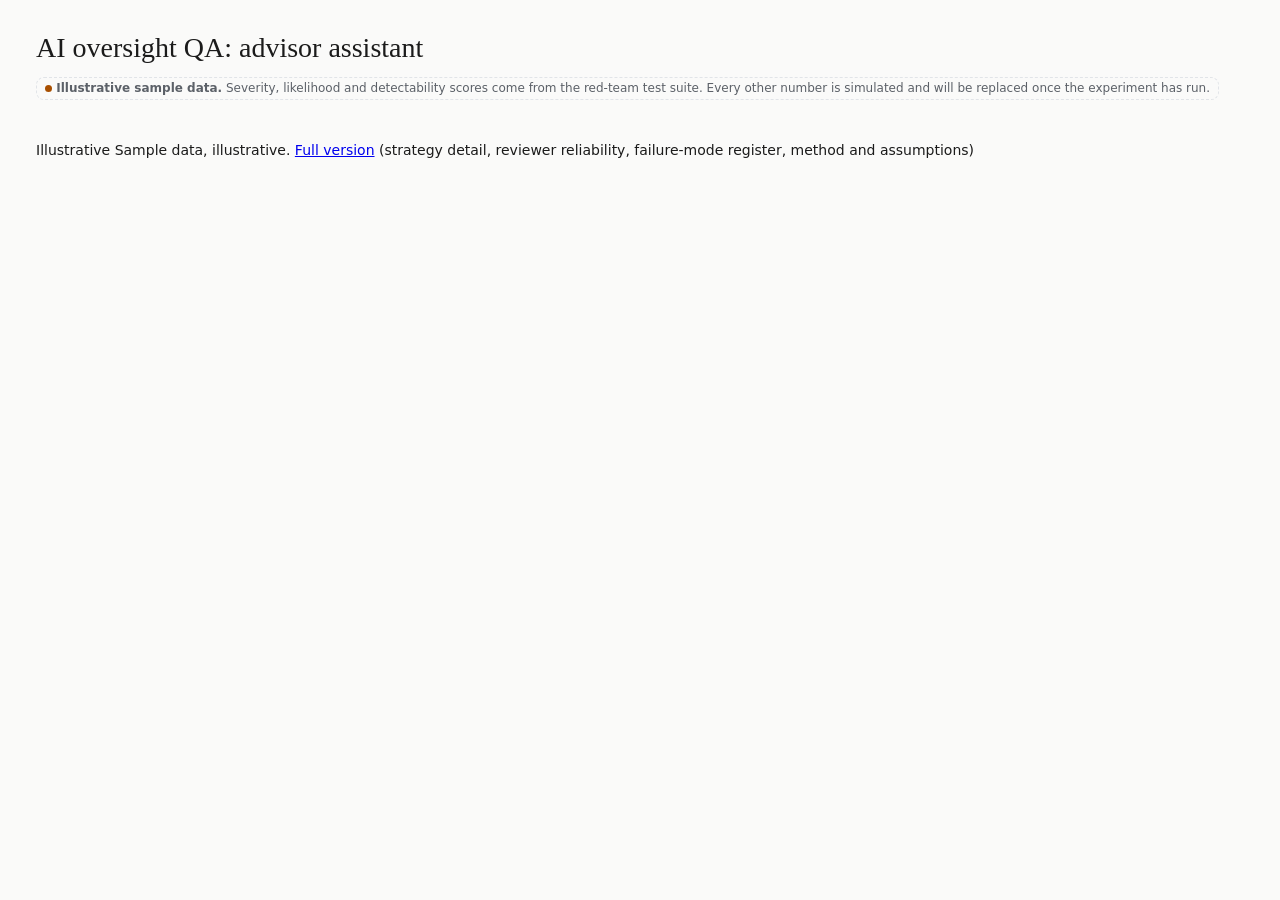
==== lean/index.html @ fe0213ab "Add Draft A: one-page lean summary at lean/ Co-Authored-By: Claude Opus 5.5 <noreply@anthropic.com>" ====
<!doctype html>
<html lang="en">
<head>
<meta charset="utf-8">
<meta name="viewport" content="width=device-width, initial-scale=1">
<title>AI Oversight QA: one-page summary</title>
<meta name="description" content="One-page summary: how well human review catches high-impact errors from an AI advisor assistant (sample data).">
<link rel="icon" href="data:,">
<link rel="stylesheet" href="../styles.css">
</head>
<body>
<main id="dash-root">
<div class="qa">
  <header class="qa-head">
    <h1 class="qa-title">AI oversight QA: advisor assistant</h1>
    <span class="qa-sample"><i></i><span><b>Illustrative sample data.</b> Severity, likelihood and detectability scores come from the red-team test suite. Every other number is simulated and will be replaced once the experiment has run.</span></span>
  </header>
  <section class="qa-page" data-summary-root data-mode="lean"></section>
  <footer class="qa-foot"><span class="qa-badge">Illustrative</span> Sample data, illustrative. <a href="../">Full version</a> (strategy detail, reviewer reliability, failure-mode register, method and assumptions)</footer>
</div>
</main>
<script src="../lib/d3.min.js"></script>
<script src="../js/dash-shim.js" data-base="../" data-datasets="sim_grid sim_meta snowball quality"></script>
<script src="../js/shared.js"></script>
</body>
</html>
---- styles.css ----
/* Theme tokens. Everything below the "Page styles" line reads these. */
:root {
  --color-bg: #FAFAF9; --color-panel: #FFFFFF; --color-fg: #1B1B1B; --color-fg-muted: #5C6168;
  --color-border-line: #E1E4E8; --color-ok: #1E7B45; --color-warn: #A84F00; --color-bad: #B3261E;
  --cds-chart-grid: #E8EAED; --cds-chart-muted: #8A929C; --cds-chart-reference: #8A929C; --cds-chart-status-critical: #C62828;
  --cds-surface-popover: #FFFFFF; --cds-border: #D0D4DA; --cds-shadow-popover: 0 4px 14px rgba(0,0,0,.14); --cds-text-secondary: #5C6168;
  --series-1: #2563EB; --series-2: #0F9D8A; --series-3: #8B5CF6; --series-4: #BE3B8A; --series-5: #0A7EA4; --series-6: #6D7A8C; --series-7: #7A5C2E; --series-8: #4B5563;
  --cds-radius: 8px;
  --cds-pad-xs: 4px; --cds-pad-sm: 8px; --cds-pad-md: 12px; --cds-pad-lg: 16px;
  --cds-gap-xs: 4px; --cds-gap-sm: 8px; --cds-gap-md: 12px; --cds-gap-lg: 20px;
  --cds-font-size-caption: 12px; --cds-font-size-body: 14px; --cds-font-size-heading: 16px; --cds-font-size-title: 28px;
  --cds-font-weight-medium: 500; --cds-dur-slow: 300ms; --cds-ease-out: cubic-bezier(.2,.8,.2,1);
  --font-anthropic-sans: system-ui, -apple-system, "Segoe UI", Roboto, "Helvetica Neue", Arial, sans-serif;
  --font-anthropic-serif: "Iowan Old Style", "Palatino Linotype", Georgia, serif;
  color-scheme: light;
}
@media (prefers-color-scheme: dark) {
  :root:not([data-theme="light"]) {
    --color-bg: #121417; --color-panel: #1A1D21; --color-fg: #ECEEF0; --color-fg-muted: #A3AAB3;
    --color-border-line: #2C3138; --color-ok: #5CC48A; --color-warn: #F0A24B; --color-bad: #FF7B72;
    --cds-chart-grid: #2A2F36; --cds-chart-muted: #7C8591; --cds-chart-reference: #7C8591; --cds-chart-status-critical: #FF6B63;
    --cds-surface-popover: #23272D; --cds-border: #3A4048; --cds-shadow-popover: 0 4px 14px rgba(0,0,0,.5); --cds-text-secondary: #A3AAB3;
    --series-1: #6EA0FF; --series-2: #4CC9B0; --series-3: #B79CFF; --series-4: #E879B9; --series-5: #5CC3E8; --series-6: #9AA5B5; --series-7: #C9A56B; --series-8: #B6BDC8;
    color-scheme: dark;
  }
}
:root[data-theme="dark"] {
  --color-bg: #121417; --color-panel: #1A1D21; --color-fg: #ECEEF0; --color-fg-muted: #A3AAB3;
  --color-border-line: #2C3138; --color-ok: #5CC48A; --color-warn: #F0A24B; --color-bad: #FF7B72;
  --cds-chart-grid: #2A2F36; --cds-chart-muted: #7C8591; --cds-chart-reference: #7C8591; --cds-chart-status-critical: #FF6B63;
  --cds-surface-popover: #23272D; --cds-border: #3A4048; --cds-shadow-popover: 0 4px 14px rgba(0,0,0,.5); --cds-text-secondary: #A3AAB3;
  --series-1: #6EA0FF; --series-2: #4CC9B0; --series-3: #B79CFF; --series-4: #E879B9; --series-5: #5CC3E8; --series-6: #9AA5B5; --series-7: #C9A56B; --series-8: #B6BDC8;
  color-scheme: dark;
}

/* Base */
*, *::before, *::after { box-sizing: border-box; }
html { -webkit-text-size-adjust: 100%; }
body { margin: 0; background: var(--color-bg); color: var(--color-fg); font-family: var(--font-anthropic-sans); font-size: var(--cds-font-size-body); line-height: 1.45; }
#dash-root { max-width: 1240px; margin: 0 auto; padding: 28px max(16px, env(safe-area-inset-right, 0px)) 56px max(16px, env(safe-area-inset-left, 0px)); }
[hidden] { display: none !important; }
.dash-skeleton { background: linear-gradient(90deg, var(--color-border-line), transparent 70%); border-radius: 4px; color: transparent !important; }

/* Page styles */
.qa { --tier-critical: #C62828; --tier-critical-fg: #FFFFFF; --tier-high: #EF6C00; --tier-high-fg: #1B1B1B; --tier-medium: #F2C230; --tier-medium-fg: #1B1B1B; --tier-low: #D9DCE0; --tier-low-fg: #1B1B1B; --tier-low-line: #9AA0A8; }
@media (prefers-color-scheme: dark) { :root:not([data-theme="light"]) .qa { --tier-critical: #FF6B63; --tier-critical-fg: #1B1B1B; --tier-high: #FF9A3C; --tier-high-fg: #1B1B1B; --tier-medium: #F5D04C; --tier-medium-fg: #1B1B1B; --tier-low: #4A4F57; --tier-low-fg: #F0F0F0; --tier-low-line: #6B7280; } }
:root[data-theme="dark"] .qa { --tier-critical: #FF6B63; --tier-critical-fg: #1B1B1B; --tier-high: #FF9A3C; --tier-high-fg: #1B1B1B; --tier-medium: #F5D04C; --tier-medium-fg: #1B1B1B; --tier-low: #4A4F57; --tier-low-fg: #F0F0F0; --tier-low-line: #6B7280; }
.qa { font-family: var(--font-anthropic-sans); display: flex; flex-direction: column; gap: var(--cds-gap-lg); }
.qa-head { display: flex; flex-direction: column; gap: var(--cds-gap-sm); }
.qa-title { font-family: var(--font-anthropic-serif); font-weight: 400; font-size: var(--cds-font-size-title); margin: 0; text-wrap: balance; }
.qa-lede { margin: 0; max-width: 72ch; color: var(--color-fg); font-size: var(--cds-font-size-body); line-height: 1.5; }
.qa .qa-lede b, .qa .qa-note b { font-weight: 600; font-variant-numeric: tabular-nums; }
.qa-link { font: inherit; font-size: inherit; background: none; border: 0; padding: 0; color: var(--color-fg); text-decoration: underline; cursor: pointer; }
.qa-link:focus-visible { outline: 2px solid var(--color-fg); outline-offset: 2px; }
.qa-sample { display: inline-flex; align-items: center; gap: var(--cds-gap-xs); align-self: flex-start; font-size: var(--cds-font-size-caption); color: var(--color-fg-muted); border: 1px dashed var(--color-border-line); border-radius: var(--cds-radius); padding: 2px var(--cds-pad-sm); }
.qa-sample i { width: .45rem; height: .45rem; border-radius: 50%; background: var(--color-warn); display: inline-block; }
.qa-tabs { display: flex; gap: var(--cds-gap-xs); flex-wrap: wrap; border-bottom: 1px solid var(--color-border-line); }
.qa-tab { font: inherit; font-size: var(--cds-font-size-body); background: none; border: 0; border-bottom: 2px solid transparent; color: var(--color-fg-muted); padding: var(--cds-pad-sm) var(--cds-pad-md); cursor: pointer; margin-bottom: -1px; }
.qa-tab:hover { color: var(--color-fg); }
.qa-tab[aria-selected="true"] { color: var(--color-fg); border-bottom-color: var(--color-fg); font-weight: 500; }
.qa-tab:focus-visible, .qa-seg button:focus-visible, .qa-chip:focus-visible, .qa-sort:focus-visible { outline: 2px solid var(--color-fg); outline-offset: 2px; }
.qa-page { display: flex; flex-direction: column; gap: var(--cds-gap-lg); }
.qa-kpis { display: grid; grid-template-columns: repeat(auto-fit, minmax(min(100%, 10rem), 1fr)); gap: var(--cds-gap-md); }
.qa-kpi { background: var(--color-panel); border: 1px solid var(--color-border-line); border-radius: var(--cds-radius); padding: var(--cds-pad-md) var(--cds-pad-lg); display: flex; flex-direction: column; gap: 2px; min-width: 0; }
.qa-kpi-label { font-size: var(--cds-font-size-caption); color: var(--color-fg-muted); }
.qa-kpi-value { font-family: var(--font-anthropic-serif); font-weight: 400; font-size: var(--cds-font-size-title); font-variant-numeric: tabular-nums; line-height: 1.2; min-height: 1.2em; }
.qa-kpi-sub { font-size: var(--cds-font-size-caption); color: var(--color-fg-muted); }
.qa-kpi-value.is-bad { color: var(--tier-critical); }
.qa-grid { display: grid; grid-template-columns: repeat(auto-fit, minmax(min(100%, 22rem), 1fr)); gap: var(--cds-gap-md); }
.qa-card { background: var(--color-panel); border: 1px solid var(--color-border-line); border-radius: var(--cds-radius); padding: var(--cds-pad-lg); display: flex; flex-direction: column; gap: var(--cds-gap-sm); min-width: 0; }
.qa-card h2, .qa-card h3 { font-size: var(--cds-font-size-heading); font-weight: var(--cds-font-weight-medium); margin: 0; }
.qa-note { margin: 0; font-size: var(--cds-font-size-caption); color: var(--color-fg-muted); line-height: 1.45; max-width: 80ch; }
.qa-h2 { font-size: var(--cds-font-size-heading); font-weight: var(--cds-font-weight-medium); margin: 0; }
.qa-chart { position: relative; width: 100%; min-height: 220px; }
.qa-chart.tall { min-height: 300px; }
.qa-chart svg { display: block; overflow: visible; }
.qa-chart text { fill: var(--color-fg); font-family: var(--font-anthropic-sans); }
.qa-chart .tick text, .qa-chart .muted { fill: var(--color-fg-muted); font-size: var(--cds-font-size-caption); }
.qa-chart .tick line { stroke: var(--cds-chart-grid); }
.qa-chart .domain { display: none; }
.qa-legend { display: flex; flex-wrap: wrap; gap: var(--cds-gap-sm) var(--cds-gap-md); font-size: var(--cds-font-size-caption); color: var(--color-fg-muted); }
.qa-legend span { display: inline-flex; align-items: center; gap: 6px; }
.qa-sw { width: 10px; height: 10px; border-radius: 2px; display: inline-block; }
.sw-critical { background: var(--tier-critical); }
.sw-high { background: var(--tier-high); }
.sw-medium { background: var(--tier-medium); }
.sw-low { background: var(--tier-low); outline: 1px solid var(--tier-low-line); outline-offset: -1px; }
.qa-sw.thin { height: 3px; }
.qa-tip { position: absolute; pointer-events: none; background: var(--cds-surface-popover); border: 1px solid var(--cds-border); border-radius: var(--cds-radius); box-shadow: var(--cds-shadow-popover); padding: var(--cds-pad-xs) var(--cds-pad-sm); font-size: var(--cds-font-size-caption); max-width: 260px; z-index: 3; line-height: 1.4; }
.qa-tip .t-head { color: var(--cds-text-secondary); }
.qa-tip .t-row { display: flex; align-items: center; gap: 6px; font-variant-numeric: tabular-nums; }
.qa-tablewrap { overflow: auto; max-width: 100%; }
.qa-tablewrap.scroll { max-height: 34rem; }
.qa table { border-collapse: collapse; width: 100%; font-size: var(--cds-font-size-caption); font-variant-numeric: tabular-nums; }
.qa th { text-align: left; font-weight: 500; color: var(--color-fg-muted); padding: 6px 8px; border-bottom: 1px solid var(--color-border-line); white-space: nowrap; position: sticky; top: 0; background: var(--color-panel); z-index: 1; }
.qa td { padding: 7px 8px; border-bottom: 1px solid var(--color-border-line); vertical-align: top; }
.qa td.num, .qa th.num { text-align: right; }
.qa td.wrap { min-width: 14rem; max-width: 22rem; line-height: 1.4; }
.qa td.id { font-weight: 600; white-space: nowrap; }
.qa-sort { font: inherit; color: inherit; background: none; border: 0; padding: 0; cursor: pointer; }
.qa-sort:hover { color: var(--color-fg); }
.qa-pill { display: inline-block; padding: 1px 7px; border-radius: 999px; font-size: var(--cds-font-size-caption); white-space: nowrap; border: 1px solid var(--color-border-line); }
.qa-pill.t-Critical { background: var(--tier-critical); color: var(--tier-critical-fg); border-color: transparent; }
.qa-pill.t-High { background: var(--tier-high); color: var(--tier-high-fg); border-color: transparent; }
.qa-pill.t-Medium { background: var(--tier-medium); color: var(--tier-medium-fg); border-color: transparent; }
.qa-pill.t-Low { background: var(--tier-low); color: var(--tier-low-fg); border-color: var(--tier-low-line); }
.qa-pill.r-Fail { color: var(--color-bad); }
.qa-pill.r-Partial { color: var(--color-warn); }
.qa-pill.r-Pass { color: var(--color-ok); }
.qa-pill.r-Not { color: var(--color-fg-muted); }
.qa-pill.mvp { color: var(--color-fg); background: var(--cds-chart-grid); border-color: transparent; }
.qa-bar { display: inline-block; height: 6px; border-radius: 2px; background: var(--cds-chart-muted); vertical-align: middle; margin-left: 6px; }
.qa-bar.hot { background: var(--tier-critical); }
.qa-tools { display: flex; flex-wrap: wrap; gap: var(--cds-gap-sm); align-items: center; }
.qa-search { font: inherit; font-size: var(--cds-font-size-body); padding: 6px 10px; border: 1px solid var(--color-border-line); border-radius: var(--cds-radius); background: var(--color-bg); color: var(--color-fg); min-width: 0; flex: 1 1 12rem; max-width: 22rem; }
.qa-chip, .qa-seg button { font: inherit; font-size: var(--cds-font-size-caption); padding: 4px 10px; border: 1px solid var(--color-border-line); border-radius: 999px; background: var(--color-bg); color: var(--color-fg-muted); cursor: pointer; }
.qa-chip[aria-pressed="true"], .qa-seg button[aria-pressed="true"] { color: var(--color-bg); background: var(--color-fg); border-color: var(--color-fg); }
.qa-seg { display: inline-flex; gap: 4px; flex-wrap: wrap; }
.qa-cardhead { display: flex; justify-content: space-between; align-items: flex-start; gap: var(--cds-gap-sm); flex-wrap: wrap; }
.qa-cmp { display: grid; grid-template-columns: repeat(auto-fit, minmax(min(100%, 16rem), 1fr)); gap: var(--cds-gap-md); }
.qa-cmp .qa-card { gap: var(--cds-gap-xs); }
.qa-cmp dl { display: grid; grid-template-columns: 1fr auto; gap: 6px var(--cds-gap-md); margin: var(--cds-gap-xs) 0 0; font-size: var(--cds-font-size-body); }
.qa-cmp dt { color: var(--color-fg-muted); }
.qa-cmp dd { margin: 0; text-align: right; font-variant-numeric: tabular-nums; min-width: 3ch; }
.qa-cmp .big { font-family: var(--font-anthropic-serif); font-size: var(--cds-font-size-title); }
.qa-graphwrap { overflow-x: auto; max-width: 100%; }
.qa-graph { position: relative; min-width: 900px; min-height: 250px; }
.qa-graph text { fill: var(--color-fg); font-family: var(--font-anthropic-sans); }
.qa-graph .muted { fill: var(--color-fg-muted); }
.qa-def { display: grid; grid-template-columns: repeat(auto-fit, minmax(min(100%, 18rem), 1fr)); gap: var(--cds-gap-md); }
.qa-def ol { margin: 0; padding-left: 1.2rem; font-size: var(--cds-font-size-body); line-height: 1.5; display: flex; flex-direction: column; gap: 2px; }
.qa-def p { margin: 0; font-size: var(--cds-font-size-body); line-height: 1.5; }
.qa-formula { font-family: var(--font-anthropic-serif); font-size: var(--cds-font-size-heading); }
.qa-thr { display: grid; grid-template-columns: auto 1fr; gap: 4px var(--cds-gap-md); font-size: var(--cds-font-size-body); align-items: center; }
[data-dash-source-state=empty] { color: transparent; }
[data-dash-source-state=refreshing] { opacity: .5; transition: opacity var(--cds-dur-slow); }
.qa-fail { display: flex; align-items: center; justify-content: center; gap: 6px; min-height: inherit; height: 100%; color: var(--color-fg-muted); font-size: var(--cds-font-size-caption); }
.qa-fail::before { content: ""; width: .375rem; height: .375rem; border-radius: 50%; background: var(--color-bad); }
@media (max-width: 640px) { .qa .hide-sm { display: none; } }
@media (prefers-reduced-motion: no-preference) { .qa-chart svg .grow { animation: qa-grow var(--cds-dur-slow) var(--cds-ease-out) both; transform-box: fill-box; transform-origin: left center; } @keyframes qa-grow { from { transform: scaleX(0); } } }
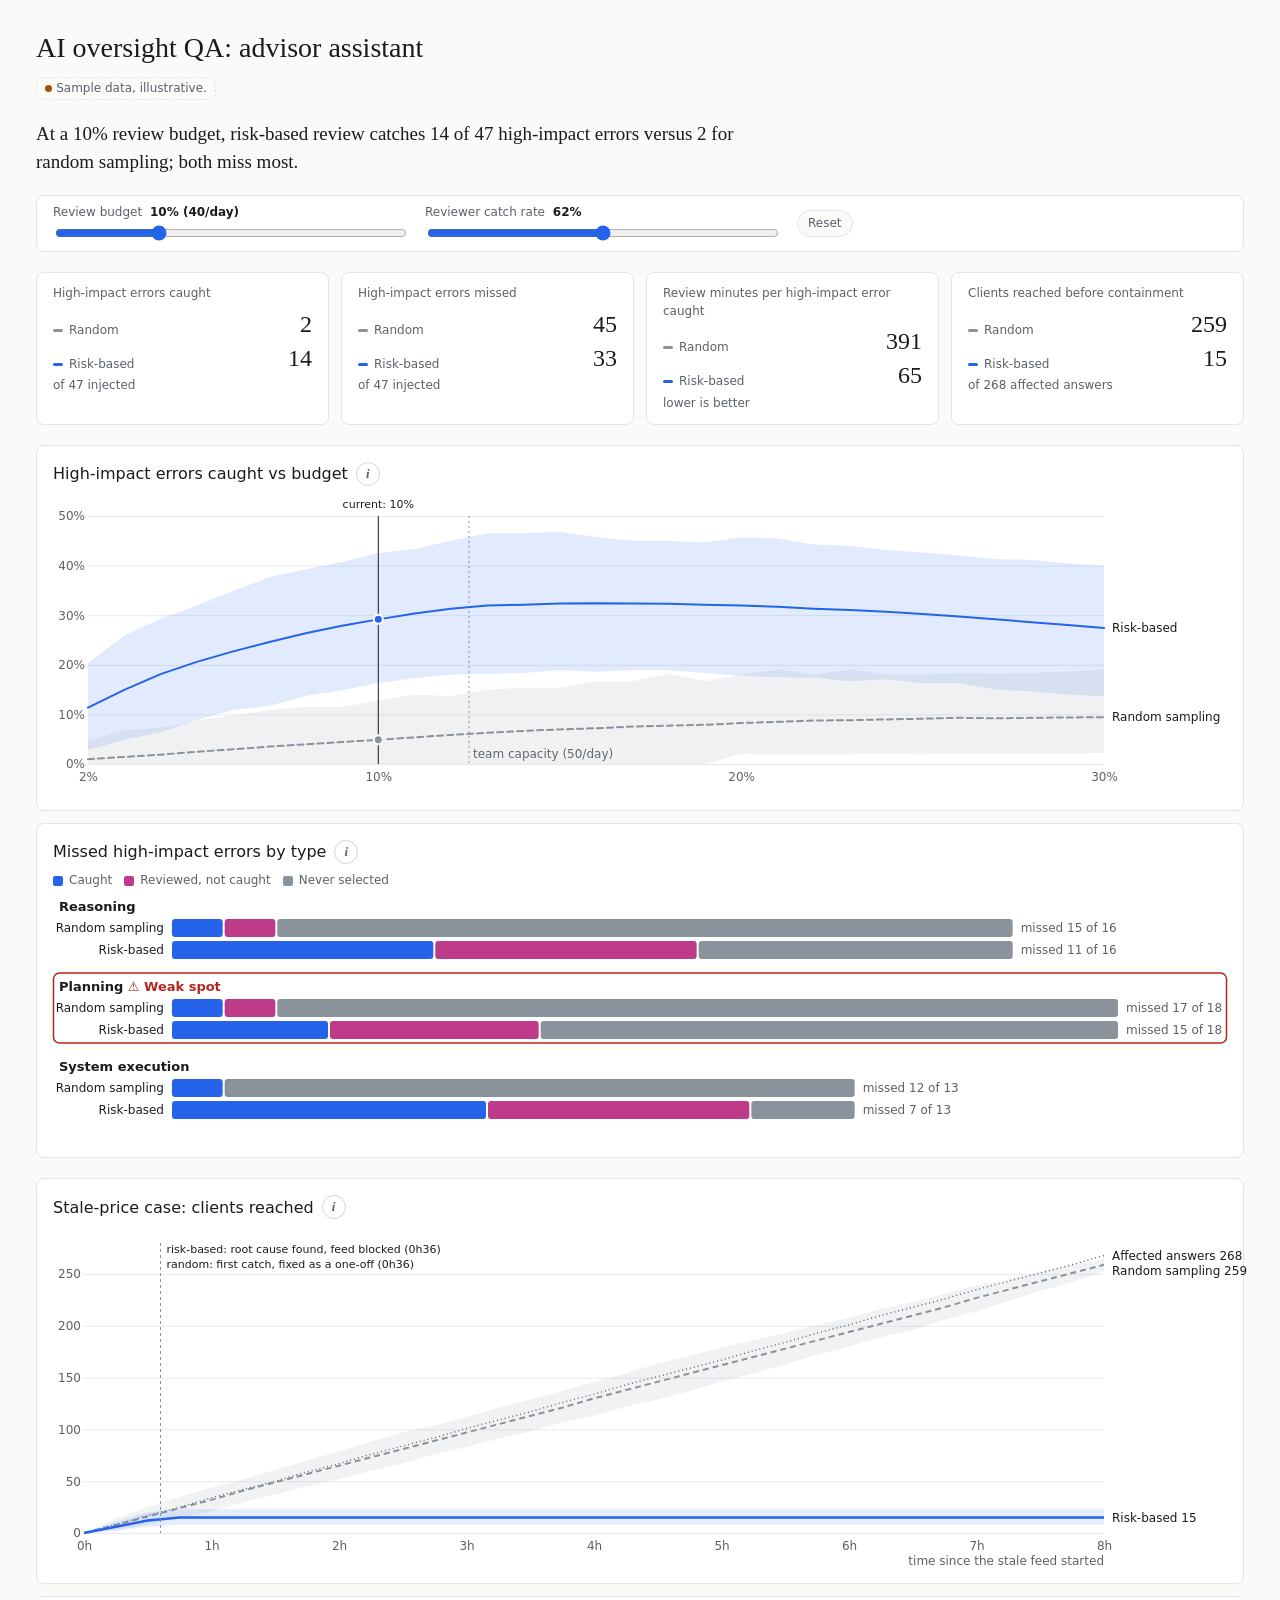
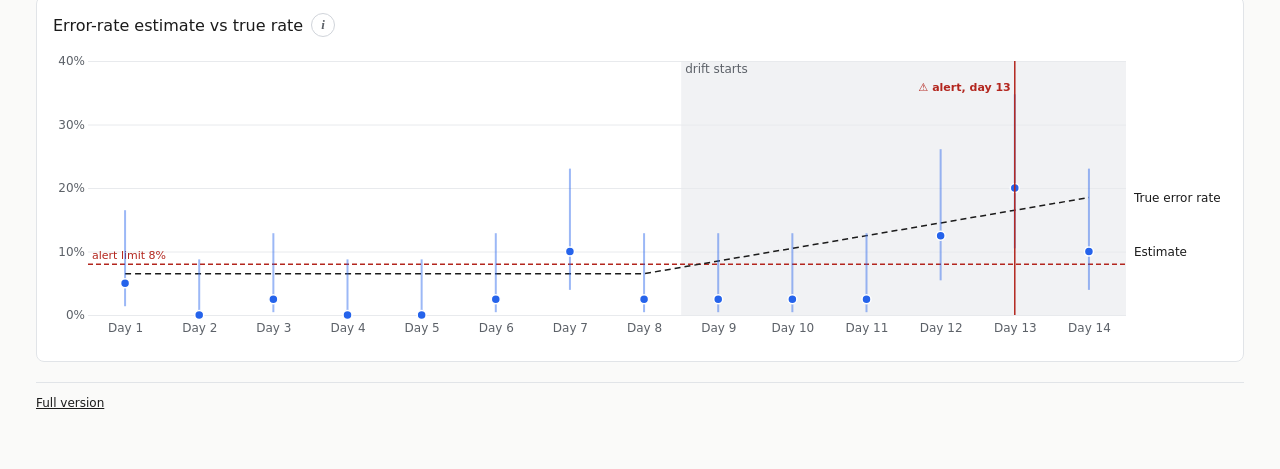
==== commit 7d04b5f4: "Trim Summary copy: one-sentence verdict, short tiles, info popovers Verdict is one generated sentenc" ====
--- a/lean/index.html
+++ b/lean/index.html
@@ -13,10 +13,10 @@
 <div class="qa">
   <header class="qa-head">
     <h1 class="qa-title">AI oversight QA: advisor assistant</h1>
-    <span class="qa-sample"><i></i><span><b>Illustrative sample data.</b> Severity, likelihood and detectability scores come from the red-team test suite. Every other number is simulated and will be replaced once the experiment has run.</span></span>
+    <span class="qa-sample"><i></i><span>Sample data, illustrative.</span></span>
   </header>
   <section class="qa-page" data-summary-root data-mode="lean"></section>
-  <footer class="qa-foot"><span class="qa-badge">Illustrative</span> Sample data, illustrative. <a href="../">Full version</a> (strategy detail, reviewer reliability, failure-mode register, method and assumptions)</footer>
+  <footer class="qa-foot"><a href="../">Full version</a></footer>
 </div>
 </main>
 <script src="../lib/d3.min.js"></script>
--- a/styles.css
+++ b/styles.css
@@ -123,8 +123,6 @@
 .qa-cmp dt { color: var(--color-fg-muted); }
 .qa-cmp dd { margin: 0; text-align: right; font-variant-numeric: tabular-nums; min-width: 3ch; }
 .qa-cmp .big { font-family: var(--font-anthropic-serif); font-size: var(--cds-font-size-title); }
-.qa-graphwrap { overflow-x: auto; max-width: 100%; }
-.qa-graph { position: relative; min-width: 900px; min-height: 250px; }
 .qa-graph text { fill: var(--color-fg); font-family: var(--font-anthropic-sans); }
 .qa-graph .muted { fill: var(--color-fg-muted); }
 .qa-def { display: grid; grid-template-columns: repeat(auto-fit, minmax(min(100%, 18rem), 1fr)); gap: var(--cds-gap-md); }
@@ -136,5 +134,53 @@
 [data-dash-source-state=refreshing] { opacity: .5; transition: opacity var(--cds-dur-slow); }
 .qa-fail { display: flex; align-items: center; justify-content: center; gap: 6px; min-height: inherit; height: 100%; color: var(--color-fg-muted); font-size: var(--cds-font-size-caption); }
 .qa-fail::before { content: ""; width: .375rem; height: .375rem; border-radius: 50%; background: var(--color-bad); }
-@media (max-width: 640px) { .qa .hide-sm { display: none; } }
+@media (max-width: 640px) { .qa .hide-sm { display: none; } .qa td.wrap { min-width: 0; } }
+/* Verdict, headline tiles, sliders and other blocks shared by both drafts */
+.qa a { color: var(--color-fg); }
+.qa-verdict { margin: 0; max-width: 78ch; font-family: var(--font-anthropic-serif); font-size: 19px; line-height: 1.45; text-wrap: pretty; }
+.qa-tile { gap: var(--cds-gap-xs); }
+.qa-tile-vals { margin: 4px 0 0; display: flex; flex-direction: column; gap: 6px; }
+.qa-tile-row { display: grid; grid-template-columns: 1fr auto; column-gap: var(--cds-gap-sm); align-items: baseline; }
+.qa-tile-row dt { font-size: var(--cds-font-size-caption); color: var(--color-fg-muted); display: inline-flex; align-items: center; gap: 6px; }
+.qa-tile-row dd { margin: 0; }
+.qa-tile-row .v { font-family: var(--font-anthropic-serif); font-size: 24px; font-variant-numeric: tabular-nums; line-height: 1.15; text-align: right; }
+.qa-tile-row .r { grid-column: 1 / -1; font-size: 11px; color: var(--color-fg-muted); font-variant-numeric: tabular-nums; }
+.qa-tiles { grid-template-columns: repeat(auto-fit, minmax(min(100%, 14rem), 1fr)); }
+.qa-sliders { display: flex; flex-wrap: wrap; gap: var(--cds-gap-sm) var(--cds-gap-lg); align-items: center; background: var(--color-panel); border: 1px solid var(--color-border-line); border-radius: var(--cds-radius); padding: var(--cds-pad-sm) var(--cds-pad-lg); }
+.qa-slider { display: flex; flex-direction: column; gap: 2px; font-size: var(--cds-font-size-caption); color: var(--color-fg-muted); flex: 1 1 12rem; max-width: 22rem; }
+.qa-slider output { color: var(--color-fg); font-weight: 600; font-variant-numeric: tabular-nums; margin-left: 4px; }
+.qa-slider input { width: 100%; accent-color: var(--series-1); }
+.qa-slider input:focus-visible { outline: 2px solid var(--color-fg); outline-offset: 2px; }
+.qa-stack { display: flex; flex-direction: column; gap: var(--cds-gap-md); }
+/* Chart text summaries and tile ranges: hidden on screen, still read by screen readers */
+.sr-only, .qa-chart-summary { position: absolute !important; width: 1px; height: 1px; padding: 0; margin: -1px; overflow: hidden; clip: rect(0 0 0 0); clip-path: inset(50%); white-space: nowrap; border: 0; }
+/* Title row with the "i" info button; the popover is anchored to the card so it never overflows */
+.qa-card { position: relative; }
+.qa-titlerow { display: flex; align-items: center; gap: var(--cds-gap-sm); flex-wrap: wrap; }
+.qa-info > summary { list-style: none; cursor: pointer; width: 24px; height: 24px; border-radius: 50%; border: 1px solid var(--cds-border); color: var(--color-fg-muted); font: italic 600 13px/22px var(--font-anthropic-serif); text-align: center; user-select: none; }
+.qa-info > summary::-webkit-details-marker { display: none; }
+.qa-info > summary:hover, .qa-info[open] > summary { color: var(--color-fg); border-color: var(--color-fg); }
+.qa-info > summary:focus-visible { outline: 2px solid var(--color-fg); outline-offset: 2px; }
+.qa-info-pop { position: absolute; left: var(--cds-pad-lg); right: var(--cds-pad-lg); z-index: 5; margin-top: 6px; max-width: 36rem; background: var(--cds-surface-popover); border: 1px solid var(--cds-border); border-radius: var(--cds-radius); box-shadow: var(--cds-shadow-popover); padding: var(--cds-pad-sm) var(--cds-pad-md); font-size: var(--cds-font-size-caption); font-weight: 400; line-height: 1.5; }
+.qa-info-pop p { margin: 0 0 6px; }
+.qa-info-pop p:last-child { margin-bottom: 0; }
+.qa-tag { margin: 0; align-self: flex-start; font-size: var(--cds-font-size-caption); color: var(--color-warn); border: 1px solid currentColor; border-radius: 999px; padding: 1px 8px; }
+.qa-tag.is-off { display: none; }
+.qa-badge { display: inline-block; font-size: 10px; font-weight: 500; letter-spacing: .02em; text-transform: uppercase; color: var(--color-warn); border: 1px solid currentColor; border-radius: 4px; padding: 0 4px; vertical-align: middle; line-height: 1.5; white-space: nowrap; }
+.qa-foot { font-size: var(--cds-font-size-caption); color: var(--color-fg-muted); border-top: 1px solid var(--color-border-line); padding-top: var(--cds-pad-md); display: flex; gap: var(--cds-gap-sm); align-items: center; flex-wrap: wrap; }
+.qa-callout { display: grid; grid-template-columns: repeat(auto-fit, minmax(min(100%, 20rem), 1fr)); gap: var(--cds-gap-md); }
+.qa-callout > div { background: var(--color-panel); border: 1px solid var(--color-border-line); border-left: 4px solid var(--series-1); border-radius: var(--cds-radius); padding: var(--cds-pad-md) var(--cds-pad-lg); line-height: 1.5; }
+.qa-callout > div:first-child { border-left-color: var(--cds-chart-muted); }
+.qa-seg-div { width: 1px; align-self: stretch; background: var(--color-border-line); margin: 0 4px; }
+.qa-defs { display: grid; grid-template-columns: minmax(10rem, 16rem) 1fr; gap: var(--cds-gap-sm) var(--cds-gap-lg); margin: 0; line-height: 1.5; }
+.qa-defs dt { font-weight: 600; }
+.qa-defs dd { margin: 0; }
+@media (max-width: 640px) { .qa-defs { grid-template-columns: 1fr; } .qa-defs dd { margin-bottom: var(--cds-gap-sm); } .qa-verdict { font-size: 17px; } }
+.qa-steps { margin: 0; padding-left: 1.2rem; display: flex; flex-direction: column; gap: 6px; line-height: 1.5; }
+.qa-card > p:not(.qa-note):not(.qa-formula):not(.qa-chart-summary) { margin: 0; line-height: 1.5; max-width: 80ch; }
+.qa code { font-size: 12px; background: var(--cds-chart-grid); padding: 0 4px; border-radius: 3px; }
+.qa td.wrap-sm { white-space: normal; max-width: 16rem; }
+.qa-graph { position: relative; width: 100%; min-height: 100px; }
+.qa-graph g[tabindex]:focus-visible rect:first-child { stroke: var(--color-fg); stroke-width: 2; }
+
 @media (prefers-reduced-motion: no-preference) { .qa-chart svg .grow { animation: qa-grow var(--cds-dur-slow) var(--cds-ease-out) both; transform-box: fill-box; transform-origin: left center; } @keyframes qa-grow { from { transform: scaleX(0); } } }
